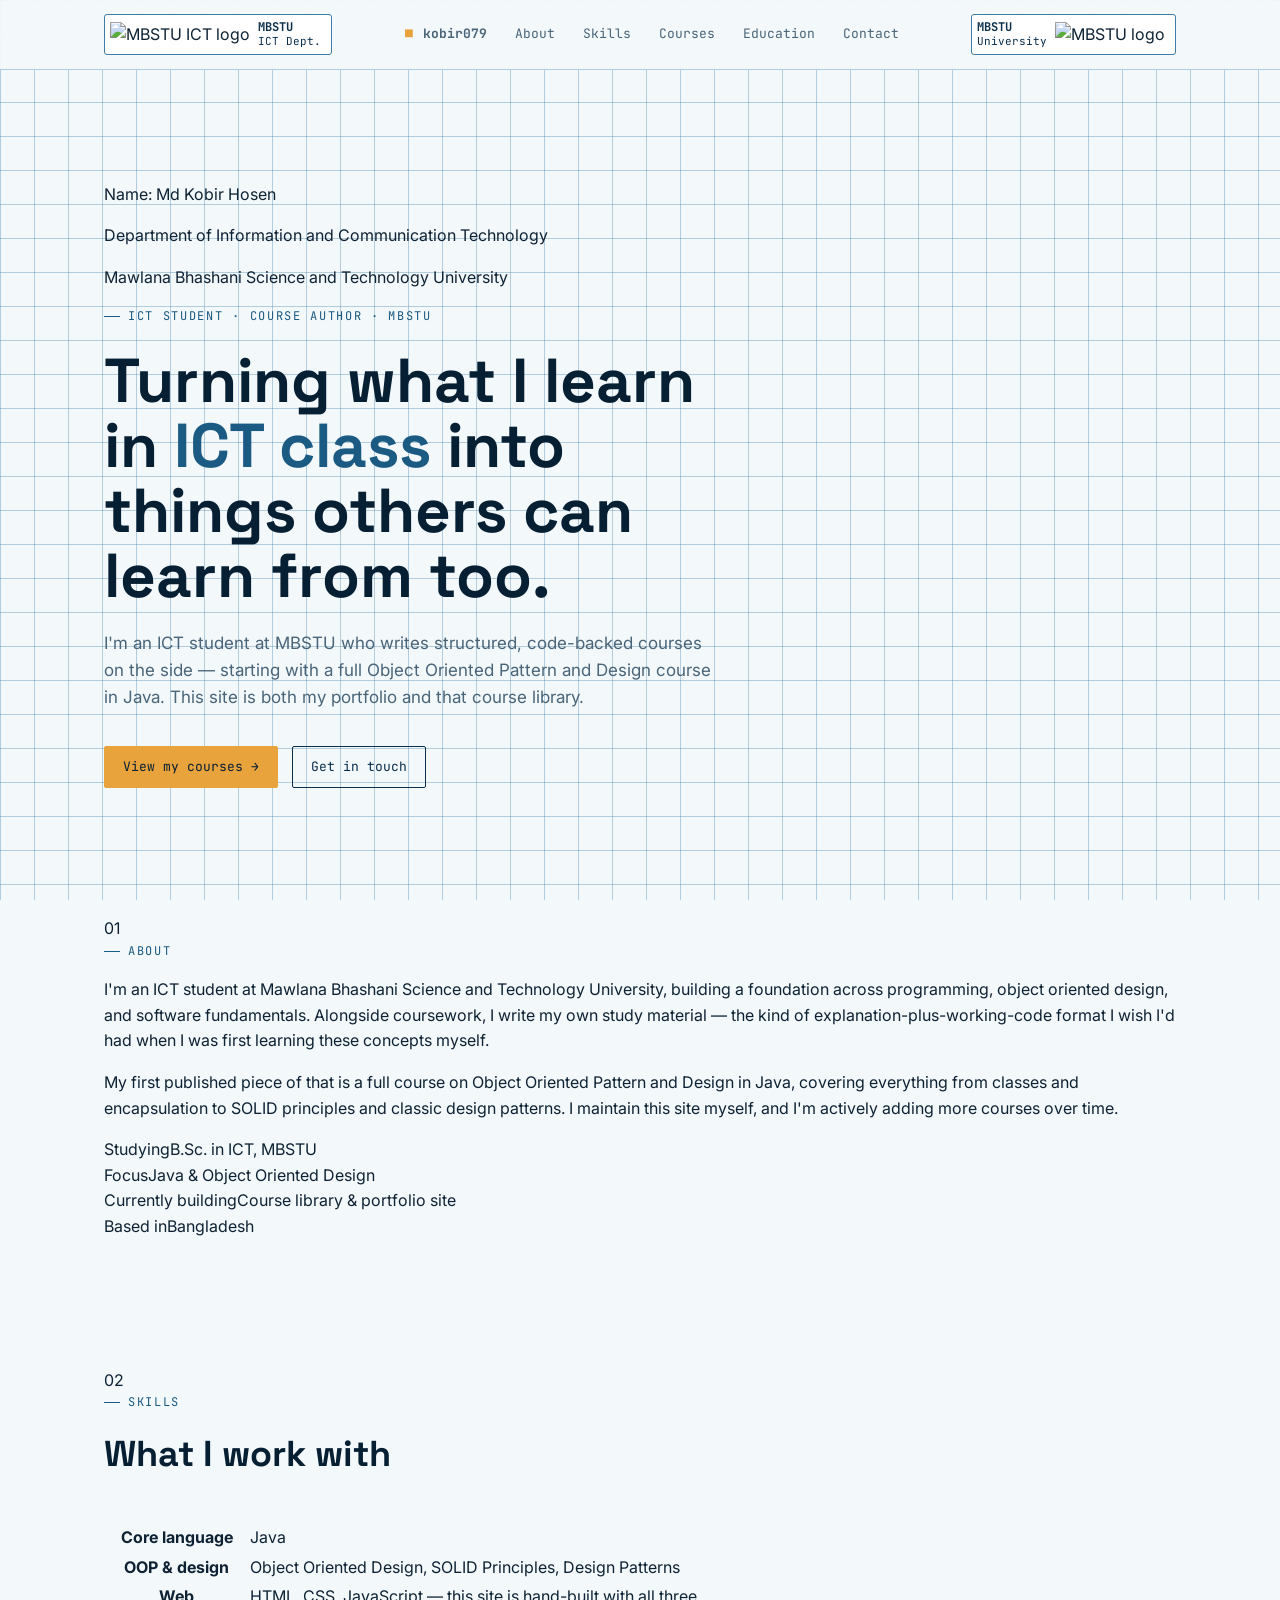
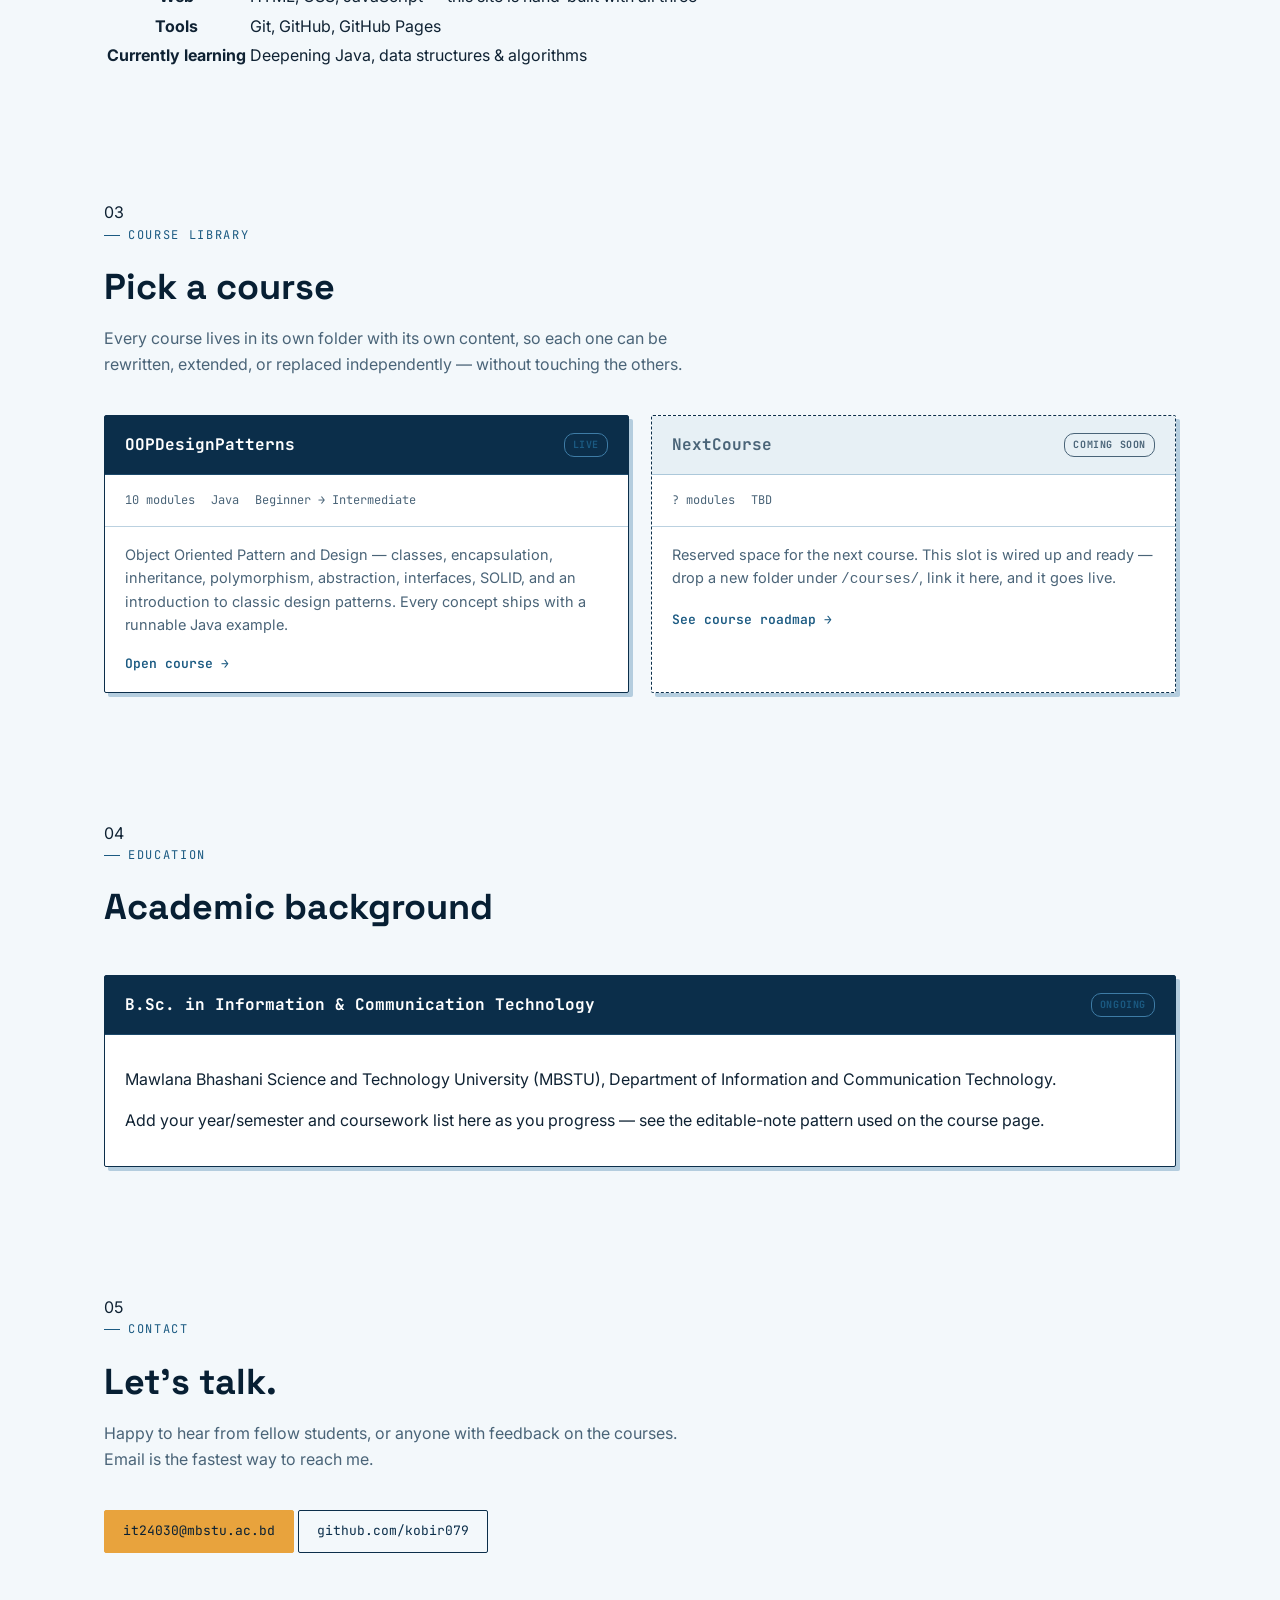
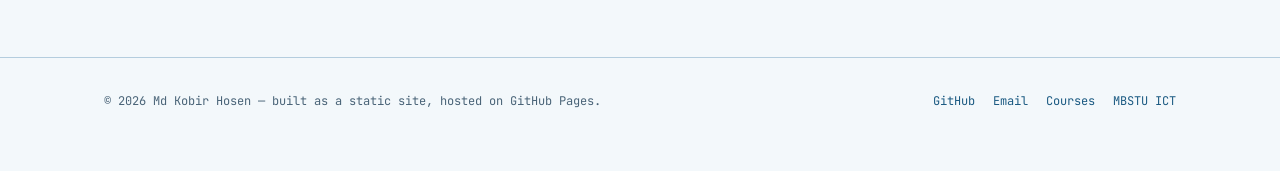
==== index (1).html @ e23a3d06 "Add files via upload" ====
<!DOCTYPE html>
<html lang="en">
<head>
<meta charset="UTF-8">
<meta name="viewport" content="width=device-width, initial-scale=1.0">
<title>Md Kobir Hosen — ICT Student &amp; Course Author</title>
<meta name="description" content="Portfolio of Md Kobir Hosen, ICT student at MBSTU and author of the Object Oriented Pattern and Design course.">
<link rel="stylesheet" href="assets/css/style.css">
</head>
<body>

<header class="site-header">
  <div class="wrap bar bar-3col">
    <a href="ict/index.html" class="ict-badge corner-badge" aria-label="MBSTU ICT Department">
      <img src="assets/img/mbstu-ict-logo.png" alt="MBSTU ICT logo">
      <span class="txt"><b>MBSTU</b>ICT Dept.</span>
    </a>

    <nav class="main-nav center-nav">
      <a href="index.html" class="brand"><span class="dot">&#9632;</span> kobir079</a>
      <a href="#about">About</a>
      <a href="#skills">Skills</a>
      <a href="#courses">Courses</a>
      <a href="#education">Education</a>
      <a href="#contact">Contact</a>
    </nav>

    <div class="ict-badge corner-badge reverse" aria-label="Mawlana Bhashani Science and Technology University">
      <span class="txt right-txt"><b>MBSTU</b>University</span>
      <img src="assets/img/mbstu-logo.png" alt="MBSTU logo">
    </div>
  </div>
</header>

<main>
  <!-- ================= HERO ================= -->
  <section class="hero" id="top">
    <div class="wrap hero-single">
      <div class="identity-block">
        <p><span class="label">Name:</span> Md Kobir Hosen</p>
        <p>Department of Information and Communication Technology</p>
        <p>Mawlana Bhashani Science and Technology University</p>
      </div>
      <div class="eyebrow kicker">ICT Student &middot; Course Author &middot; MBSTU</div>
      <h1>Turning what I learn in <span class="accent">ICT class</span> into things others can learn from too.</h1>
      <p class="lead">I'm an ICT student at MBSTU who writes structured, code-backed courses on the side — starting with a full Object Oriented Pattern and Design course in Java. This site is both my portfolio and that course library.</p>
      <div class="cta-row">
        <a href="#courses" class="btn amber">View my courses &rarr;</a>
        <a href="mailto:it24030@mbstu.ac.bd" class="btn ghost">Get in touch</a>
      </div>
    </div>
  </section>

  <!-- ================= ABOUT ================= -->
  <section id="about">
    <div class="wrap">
      <div class="section-label"><span class="idx">01</span><div class="eyebrow">About</div></div>
      <div class="about-grid">
        <p class="about-text">I'm an ICT student at Mawlana Bhashani Science and Technology University, building a foundation across programming, object oriented design, and software fundamentals. Alongside coursework, I write my own study material — the kind of explanation-plus-working-code format I wish I'd had when I was first learning these concepts myself.</p>
        <p class="about-text">My first published piece of that is a full course on Object Oriented Pattern and Design in Java, covering everything from classes and encapsulation to SOLID principles and classic design patterns. I maintain this site myself, and I'm actively adding more courses over time.</p>

        <div class="fact-list">
          <div><span class="fk">Studying</span><span class="fv">B.Sc. in ICT, MBSTU</span></div>
          <div><span class="fk">Focus</span><span class="fv">Java &amp; Object Oriented Design</span></div>
          <div><span class="fk">Currently building</span><span class="fv">Course library &amp; portfolio site</span></div>
          <div><span class="fk">Based in</span><span class="fv">Bangladesh</span></div>
        </div>
      </div>
    </div>
  </section>

  <!-- ================= SKILLS ================= -->
  <section id="skills">
    <div class="wrap">
      <div class="section-label"><span class="idx">02</span><div class="eyebrow">Skills</div></div>
      <div class="section-head">
        <h2>What I work with</h2>
      </div>

      <table class="skills-table">
        <tbody>
          <tr><th>Core language</th><td>Java</td></tr>
          <tr><th>OOP &amp; design</th><td>Object Oriented Design, SOLID Principles, Design Patterns</td></tr>
          <tr><th>Web</th><td>HTML, CSS, JavaScript — this site is hand-built with all three</td></tr>
          <tr><th>Tools</th><td>Git, GitHub, GitHub Pages</td></tr>
          <tr><th>Currently learning</th><td>Deepening Java, data structures &amp; algorithms</td></tr>
        </tbody>
      </table>
    </div>
  </section>

  <!-- ================= COURSES ================= -->
  <section id="courses">
    <div class="wrap">
      <div class="section-label"><span class="idx">03</span><div class="eyebrow">Course Library</div></div>
      <div class="section-head">
        <h2>Pick a course</h2>
        <p>Every course lives in its own folder with its own content, so each one can be rewritten, extended, or replaced independently — without touching the others.</p>
      </div>

      <div class="course-grid">

        <article class="uml-box course-card">
          <div class="compartment name">
            OOPDesignPatterns <span class="tag">Live</span>
          </div>
          <div class="compartment attrs">
            <span>10 modules</span><span>Java</span><span>Beginner &rarr; Intermediate</span>
          </div>
          <div class="compartment body">
            <p>Object Oriented Pattern and Design — classes, encapsulation, inheritance, polymorphism, abstraction, interfaces, SOLID, and an introduction to classic design patterns. Every concept ships with a runnable Java example.</p>
            <a href="courses/oop-design-patterns/index.html">Open course &rarr;</a>
          </div>
        </article>

        <article class="uml-box course-card placeholder">
          <div class="compartment name">
            NextCourse <span class="tag soon">Coming soon</span>
          </div>
          <div class="compartment attrs">
            <span>? modules</span><span>TBD</span>
          </div>
          <div class="compartment body">
            <p>Reserved space for the next course. This slot is wired up and ready — drop a new folder under <code>/courses/</code>, link it here, and it goes live.</p>
            <a href="courses/index.html">See course roadmap &rarr;</a>
          </div>
        </article>

      </div>
    </div>
  </section>

  <!-- ================= EDUCATION ================= -->
  <section id="education">
    <div class="wrap">
      <div class="section-label"><span class="idx">04</span><div class="eyebrow">Education</div></div>
      <div class="section-head">
        <h2>Academic background</h2>
      </div>

      <div class="uml-box edu-card">
        <div class="compartment name">
          B.Sc. in Information &amp; Communication Technology <span class="tag">Ongoing</span>
        </div>
        <div class="compartment body">
          <p>Mawlana Bhashani Science and Technology University (MBSTU), Department of Information and Communication Technology.</p>
          <p class="edit-hint">Add your year/semester and coursework list here as you progress — see the editable-note pattern used on the course page.</p>
        </div>
      </div>
    </div>
  </section>

  <!-- ================= CONTACT ================= -->
  <section id="contact">
    <div class="wrap">
      <div class="section-label"><span class="idx">05</span><div class="eyebrow">Contact</div></div>
      <div class="section-head">
        <h2>Let's talk.</h2>
        <p>Happy to hear from fellow students, or anyone with feedback on the courses. Email is the fastest way to reach me.</p>
      </div>

      <div class="contact-row">
        <a href="mailto:it24030@mbstu.ac.bd" class="btn amber">it24030@mbstu.ac.bd</a>
        <a href="https://github.com/kobir079" target="_blank" rel="noopener" class="btn ghost">github.com/kobir079</a>
      </div>
    </div>
  </section>
</main>

<footer class="site-footer">
  <div class="wrap">
    <p>&copy; 2026 Md Kobir Hosen — built as a static site, hosted on GitHub Pages.</p>
    <div class="footer-links">
      <a href="https://github.com/kobir079" target="_blank" rel="noopener">GitHub</a>
      <a href="mailto:it24030@mbstu.ac.bd">Email</a>
      <a href="courses/index.html">Courses</a>
      <a href="ict/index.html">MBSTU ICT</a>
    </div>
  </div>
</footer>

<script src="assets/js/main.js"></script>
</body>
</html>
---- assets/css/style.css ----
/* =========================================================
   KOBIR079 — CS COURSE PORTFOLIO
   Design language: "Blueprint / UML class diagram"
   ========================================================= */

@import url('https://fonts.googleapis.com/css2?family=Space+Grotesk:wght@400;500;600;700&family=Inter:wght@400;500;600&family=JetBrains+Mono:wght@400;500;600;700&display=swap');

:root{
  --navy:        #0B2E4A;
  --navy-deep:   #071F33;
  --blue:        #1B5A82;
  --line:        #3E7CA6;
  --line-soft:   rgba(62,124,166,0.35);
  --paper:       #F3F8FB;
  --paper-dim:   #E7F0F5;
  --ink:         #0F2233;
  --ink-soft:    #4A6478;
  --amber:       #E8A33D;
  --amber-deep:  #C9821F;
  --white:       #FFFFFF;
  --radius:      2px;
  --font-display:'Space Grotesk', sans-serif;
  --font-body:   'Inter', sans-serif;
  --font-mono:   'JetBrains Mono', monospace;
  --maxw:        1120px;
}

*{ box-sizing:border-box; }
html{ scroll-behavior:smooth; }
body{
  margin:0;
  background:var(--paper);
  color:var(--ink);
  font-family:var(--font-body);
  line-height:1.6;
  background-image:
    linear-gradient(var(--line-soft) 1px, transparent 1px),
    linear-gradient(90deg, var(--line-soft) 1px, transparent 1px);
  background-size:34px 34px;
  background-attachment:fixed;
}

a{ color:inherit; text-decoration:none; }
img{ max-width:100%; display:block; }

.wrap{ max-width:var(--maxw); margin:0 auto; padding:0 24px; }

::selection{ background:var(--amber); color:var(--navy-deep); }

:focus-visible{
  outline:2px solid var(--amber);
  outline-offset:3px;
}

/* ---------- eyebrow / labels ---------- */
.eyebrow{
  font-family:var(--font-mono);
  font-size:12px;
  letter-spacing:0.14em;
  text-transform:uppercase;
  color:var(--blue);
  display:flex;
  align-items:center;
  gap:8px;
}
.eyebrow::before{
  content:"";
  width:16px; height:1px;
  background:var(--blue);
}

/* ---------- header ---------- */
.site-header{
  position:sticky; top:0; z-index:50;
  background:rgba(243,248,251,0.92);
  backdrop-filter:blur(8px);
  border-bottom:1px solid var(--line-soft);
}
.site-header .bar{
  display:flex; align-items:center; justify-content:space-between;
  padding:14px 24px;
}
.brand{
  font-family:var(--font-mono);
  font-weight:700;
  font-size:16px;
  color:var(--navy);
  display:flex; align-items:center; gap:10px;
}
.brand .dot{ color:var(--amber); }
.main-nav{ display:flex; align-items:center; gap:28px; }
.main-nav a{
  font-family:var(--font-mono);
  font-size:13px;
  color:var(--ink-soft);
  transition:color .15s;
}
.main-nav a:hover{ color:var(--navy); }

/* ICT badge / logo -------------------------------------- */
.ict-badge{
  display:flex; align-items:center; gap:8px;
  border:1px solid var(--line);
  padding:5px 10px 5px 5px;
  border-radius:3px;
  background:var(--white);
  transition:border-color .15s, transform .15s;
}
.ict-badge:hover{ border-color:var(--amber); transform:translateY(-1px); }
.ict-badge svg{ width:26px; height:26px; }
.ict-badge .txt{
  font-family:var(--font-mono);
  font-size:11px;
  line-height:1.25;
  color:var(--navy);
}
.ict-badge .txt b{ display:block; font-size:12px; }

/* ---------- buttons ---------- */
.btn{
  display:inline-flex; align-items:center; gap:8px;
  font-family:var(--font-mono);
  font-size:13px;
  padding:10px 18px;
  border:1px solid var(--navy);
  border-radius:2px;
  background:var(--navy);
  color:var(--white);
  cursor:pointer;
  transition:background .15s, color .15s, transform .15s;
}
.btn:hover{ background:var(--navy-deep); transform:translateY(-1px); }
.btn.ghost{
  background:transparent; color:var(--navy);
}
.btn.ghost:hover{ background:var(--navy); color:var(--white); }
.btn.amber{ background:var(--amber); border-color:var(--amber); color:var(--navy-deep); }
.btn.amber:hover{ background:var(--amber-deep); border-color:var(--amber-deep); }

/* ---------- hero ---------- */
.hero{ padding:96px 0 64px; }
.hero .kicker{ margin-bottom:22px; }
.hero h1{
  font-family:var(--font-display);
  font-weight:700;
  font-size:clamp(34px, 5.4vw, 62px);
  line-height:1.05;
  margin:0 0 22px;
  color:var(--navy-deep);
  max-width:16ch;
}
.hero h1 .accent{ color:var(--blue); }
.hero p.lead{
  max-width:56ch;
  font-size:17px;
  color:var(--ink-soft);
  margin:0 0 34px;
}
.hero .cta-row{ display:flex; gap:14px; flex-wrap:wrap; }

/* UML class-box: the signature element -------------------
   A rectangle divided into compartments, like a UML class:
   [ name ] [ attributes/stats ] [ methods/actions ]        */
.uml-box{
  background:var(--white);
  border:1.5px solid var(--navy);
  border-radius:var(--radius);
  box-shadow:4px 4px 0 var(--line-soft);
}
.uml-box .compartment{
  padding:16px 20px;
  border-bottom:1px solid var(--line-soft);
}
.uml-box .compartment:last-child{ border-bottom:none; }
.uml-box .compartment.name{
  font-family:var(--font-mono);
  font-weight:700;
  background:var(--navy);
  color:var(--white);
  display:flex; align-items:center; justify-content:space-between;
}
.uml-box .compartment.name .stereo{
  font-weight:400; font-size:11px; opacity:.7;
}

/* profile summary box on home, styled as a UML object */
.profile-uml{ max-width:380px; margin-top:10px; }
.profile-uml .compartment.attrs div,
.profile-uml .compartment.methods div{
  font-family:var(--font-mono); font-size:13px;
  color:var(--ink-soft); margin-bottom:6px;
}
.profile-uml .compartment.attrs span.k{ color:var(--blue); }
.profile-uml .compartment.methods div::before{ content:"+ "; color:var(--amber-deep); }

.hero-grid{
  display:grid; grid-template-columns:1.3fr 1fr; gap:48px; align-items:start;
}
@media (max-width:860px){ .hero-grid{ grid-template-columns:1fr; } }

/* ---------- section shell ---------- */
section{ padding:64px 0; }
.section-head{ margin-bottom:38px; max-width:60ch; }
.section-head h2{
  font-family:var(--font-display);
  font-size:clamp(26px,3.4vw,36px);
  margin:14px 0 10px;
  color:var(--navy-deep);
}
.section-head p{ color:var(--ink-soft); margin:0; }

/* ---------- course cards (also UML style) ---------- */
.course-grid{
  display:grid; grid-template-columns:repeat(2,1fr); gap:22px;
}
@media (max-width:760px){ .course-grid{ grid-template-columns:1fr; } }

.course-card{ transition:transform .18s, box-shadow .18s; }
.course-card:hover{ transform:translate(-2px,-2px); box-shadow:7px 7px 0 var(--line-soft); }
.course-card .compartment.attrs{ font-family:var(--font-mono); font-size:12px; color:var(--ink-soft); display:flex; gap:16px; }
.course-card .compartment.body p{ margin:0 0 14px; color:var(--ink-soft); font-size:14.5px; }
.course-card .compartment.body a{ font-family:var(--font-mono); font-size:13px; color:var(--blue); font-weight:600; }
.course-card .compartment.body a:hover{ color:var(--amber-deep); }
.tag{
  font-family:var(--font-mono); font-size:10px; letter-spacing:.06em;
  text-transform:uppercase; padding:3px 8px; border:1px solid var(--line);
  border-radius:10px; color:var(--blue);
}
.tag.soon{ color:var(--ink-soft); border-color:var(--ink-soft); }

/* placeholder / coming soon card */
.course-card.placeholder{ opacity:.7; border-style:dashed; }
.course-card.placeholder .compartment.name{ background:var(--paper-dim); color:var(--ink-soft); }

/* ---------- footer ---------- */
.site-footer{
  border-top:1px solid var(--line-soft);
  padding:34px 0 60px;
  margin-top:40px;
}
.site-footer .wrap{
  display:flex; justify-content:space-between; align-items:center; flex-wrap:wrap; gap:16px;
}
.site-footer p{ font-family:var(--font-mono); font-size:12px; color:var(--ink-soft); margin:0; }
.footer-links{ display:flex; gap:18px; }
.footer-links a{ font-family:var(--font-mono); font-size:12px; color:var(--blue); }
.footer-links a:hover{ color:var(--amber-deep); }

/* =========================================================
   COURSE PAGE (module sidebar + content)
   ========================================================= */
.course-shell{
  display:grid; grid-template-columns:260px 1fr; gap:40px;
  padding:40px 0 100px;
  align-items:start;
}
@media (max-width:900px){ .course-shell{ grid-template-columns:1fr; } }

.course-toc{
  position:sticky; top:82px;
  background:var(--white);
  border:1.5px solid var(--navy);
  border-radius:var(--radius);
  box-shadow:4px 4px 0 var(--line-soft);
  padding:16px;
}
.course-toc .toc-title{
  font-family:var(--font-mono); font-size:11px; text-transform:uppercase;
  letter-spacing:.08em; color:var(--blue); margin-bottom:10px;
}
.course-toc ol{ list-style:none; margin:0; padding:0; counter-reset:mod; }
.course-toc li{ counter-increment:mod; }
.course-toc a{
  display:flex; gap:10px; align-items:baseline;
  font-family:var(--font-mono); font-size:12.5px; color:var(--ink-soft);
  padding:7px 4px; border-radius:2px;
}
.course-toc a::before{
  content:counter(mod, decimal-leading-zero);
  color:var(--amber-deep); font-weight:700; flex:none;
}
.course-toc a:hover, .course-toc a.active{ color:var(--navy); background:var(--paper-dim); }

.course-intro h1{
  font-family:var(--font-display); font-size:clamp(28px,4vw,42px);
  color:var(--navy-deep); margin:14px 0 12px;
}
.course-intro p.lead{ color:var(--ink-soft); max-width:70ch; font-size:16px; }
.course-meta{ display:flex; gap:22px; margin:18px 0 40px; flex-wrap:wrap; }
.course-meta div{ font-family:var(--font-mono); font-size:12px; color:var(--ink-soft); }
.course-meta b{ display:block; color:var(--navy); font-size:14px; }

.module{
  background:var(--white);
  border:1.5px solid var(--navy);
  border-radius:var(--radius);
  margin-bottom:28px;
  scroll-margin-top:90px;
  box-shadow:4px 4px 0 var(--line-soft);
}
.module .mod-head{
  background:var(--navy);
  color:var(--white);
  padding:14px 22px;
  display:flex; align-items:center; gap:12px;
}
.module .mod-head .num{
  font-family:var(--font-mono); color:var(--amber);
  font-weight:700; font-size:13px;
}
.module .mod-head h3{
  font-family:var(--font-display); font-size:19px; margin:0; font-weight:600;
}
.module .mod-body{ padding:22px 24px 26px; }
.module .mod-body p{ margin:0 0 14px; color:var(--ink); font-size:15px; }
.module .mod-body ul{ margin:0 0 14px; padding-left:20px; color:var(--ink); font-size:15px;}
.module .mod-body li{ margin-bottom:6px; }
.module .mod-body h4{
  font-family:var(--font-mono); font-size:12px; text-transform:uppercase;
  letter-spacing:.06em; color:var(--blue); margin:20px 0 10px;
}

pre{
  background:var(--navy-deep);
  color:#DCEBF2;
  border-radius:2px;
  padding:16px 18px;
  overflow-x:auto;
  font-family:var(--font-mono);
  font-size:13px;
  line-height:1.55;
  margin:0 0 4px;
  border-left:3px solid var(--amber);
}
pre code{ font-family:var(--font-mono); }
.code-label{
  font-family:var(--font-mono); font-size:11px; color:var(--ink-soft);
  margin:0 0 6px; display:flex; justify-content:space-between;
}
.code-label span.file{ color:var(--blue); }

/* syntax colors (manual, no JS highlighter dependency) */
.tk-kw{ color:#F2A93B; }      /* keywords */
.tk-type{ color:#7FC8E8; }    /* types/classes */
.tk-str{ color:#B7E39A; }     /* strings */
.tk-com{ color:#6C8A9E; font-style:italic;} /* comments */
.tk-fn{ color:#E39ADF; }      /* methods */

/* ---------- editable / coming soon notice ---------- */
.editable-note{
  font-family:var(--font-mono); font-size:11.5px; color:var(--ink-soft);
  border:1px dashed var(--line); padding:10px 14px; border-radius:2px;
  background:var(--paper-dim); margin-bottom:24px;
}

/* =========================================================
   ICT DEPARTMENT PAGE
   ========================================================= */
.ict-hero{ padding:90px 0 40px; text-align:center; }
.ict-hero .badge-lg{ width:96px; height:96px; margin:0 auto 24px; }
.ict-hero h1{ font-family:var(--font-display); font-size:clamp(28px,4.5vw,44px); color:var(--navy-deep); margin:0 0 12px; }
.ict-hero p{ color:var(--ink-soft); max-width:56ch; margin:0 auto 30px; }

.coming-soon{
  max-width:520px; margin:0 auto;
  background:var(--white);
  border:1.5px dashed var(--line);
  border-radius:var(--radius);
  padding:40px 30px;
  text-align:center;
}
.coming-soon .tag{ margin-bottom:14px; display:inline-block; }
.coming-soon h2{ font-family:var(--font-display); color:var(--navy-deep); margin:0 0 10px; }
.coming-soon p{ color:var(--ink-soft); margin:0; font-size:14px; }

/* responsive header nav collapse */
@media (max-width:640px){
  .main-nav{ display:none; }
}
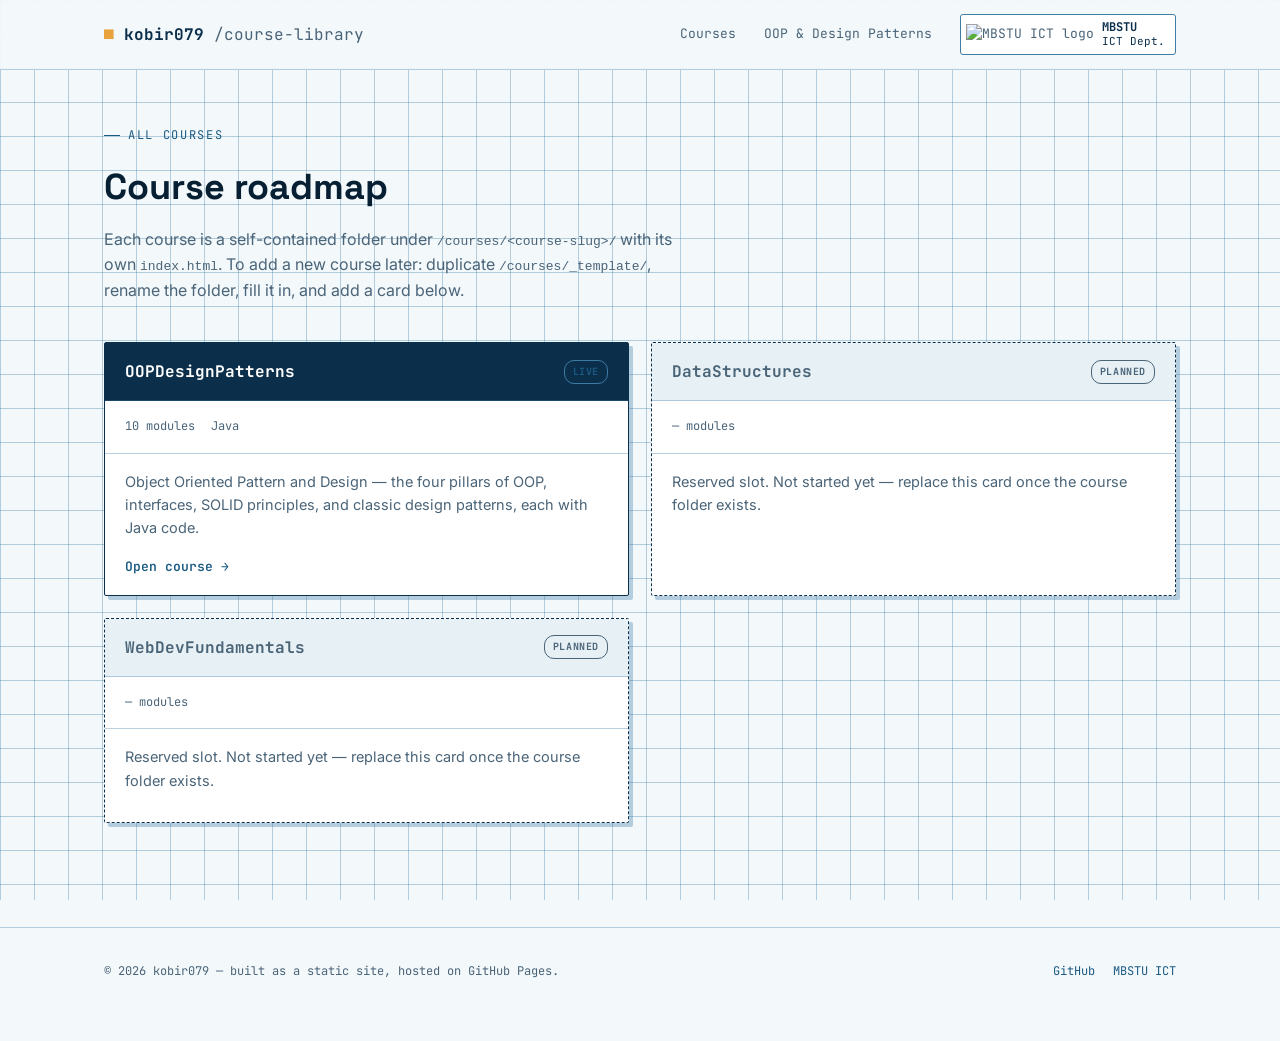
==== commit f86b7cca: "Add files via upload" ====
--- a/index (1).html
+++ b/index (1).html
@@ -3,99 +3,32 @@
 <head>
 <meta charset="UTF-8">
 <meta name="viewport" content="width=device-width, initial-scale=1.0">
-<title>Md Kobir Hosen — ICT Student &amp; Course Author</title>
-<meta name="description" content="Portfolio of Md Kobir Hosen, ICT student at MBSTU and author of the Object Oriented Pattern and Design course.">
-<link rel="stylesheet" href="assets/css/style.css">
+<title>Courses — kobir079</title>
+<link rel="stylesheet" href="../assets/css/style.css">
 </head>
 <body>
 
 <header class="site-header">
-  <div class="wrap bar bar-3col">
-    <a href="ict/index.html" class="ict-badge corner-badge" aria-label="MBSTU ICT Department">
-      <img src="assets/img/mbstu-ict-logo.png" alt="MBSTU ICT logo">
-      <span class="txt"><b>MBSTU</b>ICT Dept.</span>
-    </a>
-
-    <nav class="main-nav center-nav">
-      <a href="index.html" class="brand"><span class="dot">&#9632;</span> kobir079</a>
-      <a href="#about">About</a>
-      <a href="#skills">Skills</a>
-      <a href="#courses">Courses</a>
-      <a href="#education">Education</a>
-      <a href="#contact">Contact</a>
+  <div class="wrap bar">
+    <a href="../index.html" class="brand"><span class="dot">&#9632;</span> kobir079<span style="color:var(--ink-soft); font-weight:400;">/course-library</span></a>
+    <nav class="main-nav">
+      <a href="index.html">Courses</a>
+      <a href="oop-design-patterns/index.html">OOP &amp; Design Patterns</a>
+      <a href="../ict/index.html" class="ict-badge">
+        <img src="../assets/img/mbstu-ict-logo.png" alt="MBSTU ICT logo">
+        <span class="txt"><b>MBSTU</b>ICT Dept.</span>
+      </a>
     </nav>
-
-    <div class="ict-badge corner-badge reverse" aria-label="Mawlana Bhashani Science and Technology University">
-      <span class="txt right-txt"><b>MBSTU</b>University</span>
-      <img src="assets/img/mbstu-logo.png" alt="MBSTU logo">
-    </div>
   </div>
 </header>
 
 <main>
-  <!-- ================= HERO ================= -->
-  <section class="hero" id="top">
-    <div class="wrap hero-single">
-      <div class="identity-block">
-        <p><span class="label">Name:</span> Md Kobir Hosen</p>
-        <p>Department of Information and Communication Technology</p>
-        <p>Mawlana Bhashani Science and Technology University</p>
-      </div>
-      <div class="eyebrow kicker">ICT Student &middot; Course Author &middot; MBSTU</div>
-      <h1>Turning what I learn in <span class="accent">ICT class</span> into things others can learn from too.</h1>
-      <p class="lead">I'm an ICT student at MBSTU who writes structured, code-backed courses on the side — starting with a full Object Oriented Pattern and Design course in Java. This site is both my portfolio and that course library.</p>
-      <div class="cta-row">
-        <a href="#courses" class="btn amber">View my courses &rarr;</a>
-        <a href="mailto:it24030@mbstu.ac.bd" class="btn ghost">Get in touch</a>
-      </div>
-    </div>
-  </section>
-
-  <!-- ================= ABOUT ================= -->
-  <section id="about">
+  <section style="padding-top:56px;">
     <div class="wrap">
-      <div class="section-label"><span class="idx">01</span><div class="eyebrow">About</div></div>
-      <div class="about-grid">
-        <p class="about-text">I'm an ICT student at Mawlana Bhashani Science and Technology University, building a foundation across programming, object oriented design, and software fundamentals. Alongside coursework, I write my own study material — the kind of explanation-plus-working-code format I wish I'd had when I was first learning these concepts myself.</p>
-        <p class="about-text">My first published piece of that is a full course on Object Oriented Pattern and Design in Java, covering everything from classes and encapsulation to SOLID principles and classic design patterns. I maintain this site myself, and I'm actively adding more courses over time.</p>
-
-        <div class="fact-list">
-          <div><span class="fk">Studying</span><span class="fv">B.Sc. in ICT, MBSTU</span></div>
-          <div><span class="fk">Focus</span><span class="fv">Java &amp; Object Oriented Design</span></div>
-          <div><span class="fk">Currently building</span><span class="fv">Course library &amp; portfolio site</span></div>
-          <div><span class="fk">Based in</span><span class="fv">Bangladesh</span></div>
-        </div>
-      </div>
-    </div>
-  </section>
-
-  <!-- ================= SKILLS ================= -->
-  <section id="skills">
-    <div class="wrap">
-      <div class="section-label"><span class="idx">02</span><div class="eyebrow">Skills</div></div>
       <div class="section-head">
-        <h2>What I work with</h2>
-      </div>
-
-      <table class="skills-table">
-        <tbody>
-          <tr><th>Core language</th><td>Java</td></tr>
-          <tr><th>OOP &amp; design</th><td>Object Oriented Design, SOLID Principles, Design Patterns</td></tr>
-          <tr><th>Web</th><td>HTML, CSS, JavaScript — this site is hand-built with all three</td></tr>
-          <tr><th>Tools</th><td>Git, GitHub, GitHub Pages</td></tr>
-          <tr><th>Currently learning</th><td>Deepening Java, data structures &amp; algorithms</td></tr>
-        </tbody>
-      </table>
-    </div>
-  </section>
-
-  <!-- ================= COURSES ================= -->
-  <section id="courses">
-    <div class="wrap">
-      <div class="section-label"><span class="idx">03</span><div class="eyebrow">Course Library</div></div>
-      <div class="section-head">
-        <h2>Pick a course</h2>
-        <p>Every course lives in its own folder with its own content, so each one can be rewritten, extended, or replaced independently — without touching the others.</p>
+        <div class="eyebrow">All Courses</div>
+        <h2>Course roadmap</h2>
+        <p>Each course is a self-contained folder under <code>/courses/&lt;course-slug&gt;/</code> with its own <code>index.html</code>. To add a new course later: duplicate <code>/courses/_template/</code>, rename the folder, fill it in, and add a card below.</p>
       </div>
 
       <div class="course-grid">
@@ -105,63 +38,34 @@
             OOPDesignPatterns <span class="tag">Live</span>
           </div>
           <div class="compartment attrs">
-            <span>10 modules</span><span>Java</span><span>Beginner &rarr; Intermediate</span>
+            <span>10 modules</span><span>Java</span>
           </div>
           <div class="compartment body">
-            <p>Object Oriented Pattern and Design — classes, encapsulation, inheritance, polymorphism, abstraction, interfaces, SOLID, and an introduction to classic design patterns. Every concept ships with a runnable Java example.</p>
-            <a href="courses/oop-design-patterns/index.html">Open course &rarr;</a>
+            <p>Object Oriented Pattern and Design — the four pillars of OOP, interfaces, SOLID principles, and classic design patterns, each with Java code.</p>
+            <a href="oop-design-patterns/index.html">Open course &rarr;</a>
           </div>
         </article>
 
         <article class="uml-box course-card placeholder">
           <div class="compartment name">
-            NextCourse <span class="tag soon">Coming soon</span>
+            DataStructures <span class="tag soon">Planned</span>
           </div>
-          <div class="compartment attrs">
-            <span>? modules</span><span>TBD</span>
-          </div>
+          <div class="compartment attrs"><span>— modules</span></div>
           <div class="compartment body">
-            <p>Reserved space for the next course. This slot is wired up and ready — drop a new folder under <code>/courses/</code>, link it here, and it goes live.</p>
-            <a href="courses/index.html">See course roadmap &rarr;</a>
+            <p>Reserved slot. Not started yet — replace this card once the course folder exists.</p>
           </div>
         </article>
 
-      </div>
-    </div>
-  </section>
+        <article class="uml-box course-card placeholder">
+          <div class="compartment name">
+            WebDevFundamentals <span class="tag soon">Planned</span>
+          </div>
+          <div class="compartment attrs"><span>— modules</span></div>
+          <div class="compartment body">
+            <p>Reserved slot. Not started yet — replace this card once the course folder exists.</p>
+          </div>
+        </article>
 
-  <!-- ================= EDUCATION ================= -->
-  <section id="education">
-    <div class="wrap">
-      <div class="section-label"><span class="idx">04</span><div class="eyebrow">Education</div></div>
-      <div class="section-head">
-        <h2>Academic background</h2>
-      </div>
-
-      <div class="uml-box edu-card">
-        <div class="compartment name">
-          B.Sc. in Information &amp; Communication Technology <span class="tag">Ongoing</span>
-        </div>
-        <div class="compartment body">
-          <p>Mawlana Bhashani Science and Technology University (MBSTU), Department of Information and Communication Technology.</p>
-          <p class="edit-hint">Add your year/semester and coursework list here as you progress — see the editable-note pattern used on the course page.</p>
-        </div>
-      </div>
-    </div>
-  </section>
-
-  <!-- ================= CONTACT ================= -->
-  <section id="contact">
-    <div class="wrap">
-      <div class="section-label"><span class="idx">05</span><div class="eyebrow">Contact</div></div>
-      <div class="section-head">
-        <h2>Let's talk.</h2>
-        <p>Happy to hear from fellow students, or anyone with feedback on the courses. Email is the fastest way to reach me.</p>
-      </div>
-
-      <div class="contact-row">
-        <a href="mailto:it24030@mbstu.ac.bd" class="btn amber">it24030@mbstu.ac.bd</a>
-        <a href="https://github.com/kobir079" target="_blank" rel="noopener" class="btn ghost">github.com/kobir079</a>
       </div>
     </div>
   </section>
@@ -169,16 +73,14 @@
 
 <footer class="site-footer">
   <div class="wrap">
-    <p>&copy; 2026 Md Kobir Hosen — built as a static site, hosted on GitHub Pages.</p>
+    <p>&copy; 2026 kobir079 — built as a static site, hosted on GitHub Pages.</p>
     <div class="footer-links">
       <a href="https://github.com/kobir079" target="_blank" rel="noopener">GitHub</a>
-      <a href="mailto:it24030@mbstu.ac.bd">Email</a>
-      <a href="courses/index.html">Courses</a>
-      <a href="ict/index.html">MBSTU ICT</a>
+      <a href="../ict/index.html">MBSTU ICT</a>
     </div>
   </div>
 </footer>
 
-<script src="assets/js/main.js"></script>
+<script src="../assets/js/main.js"></script>
 </body>
 </html>
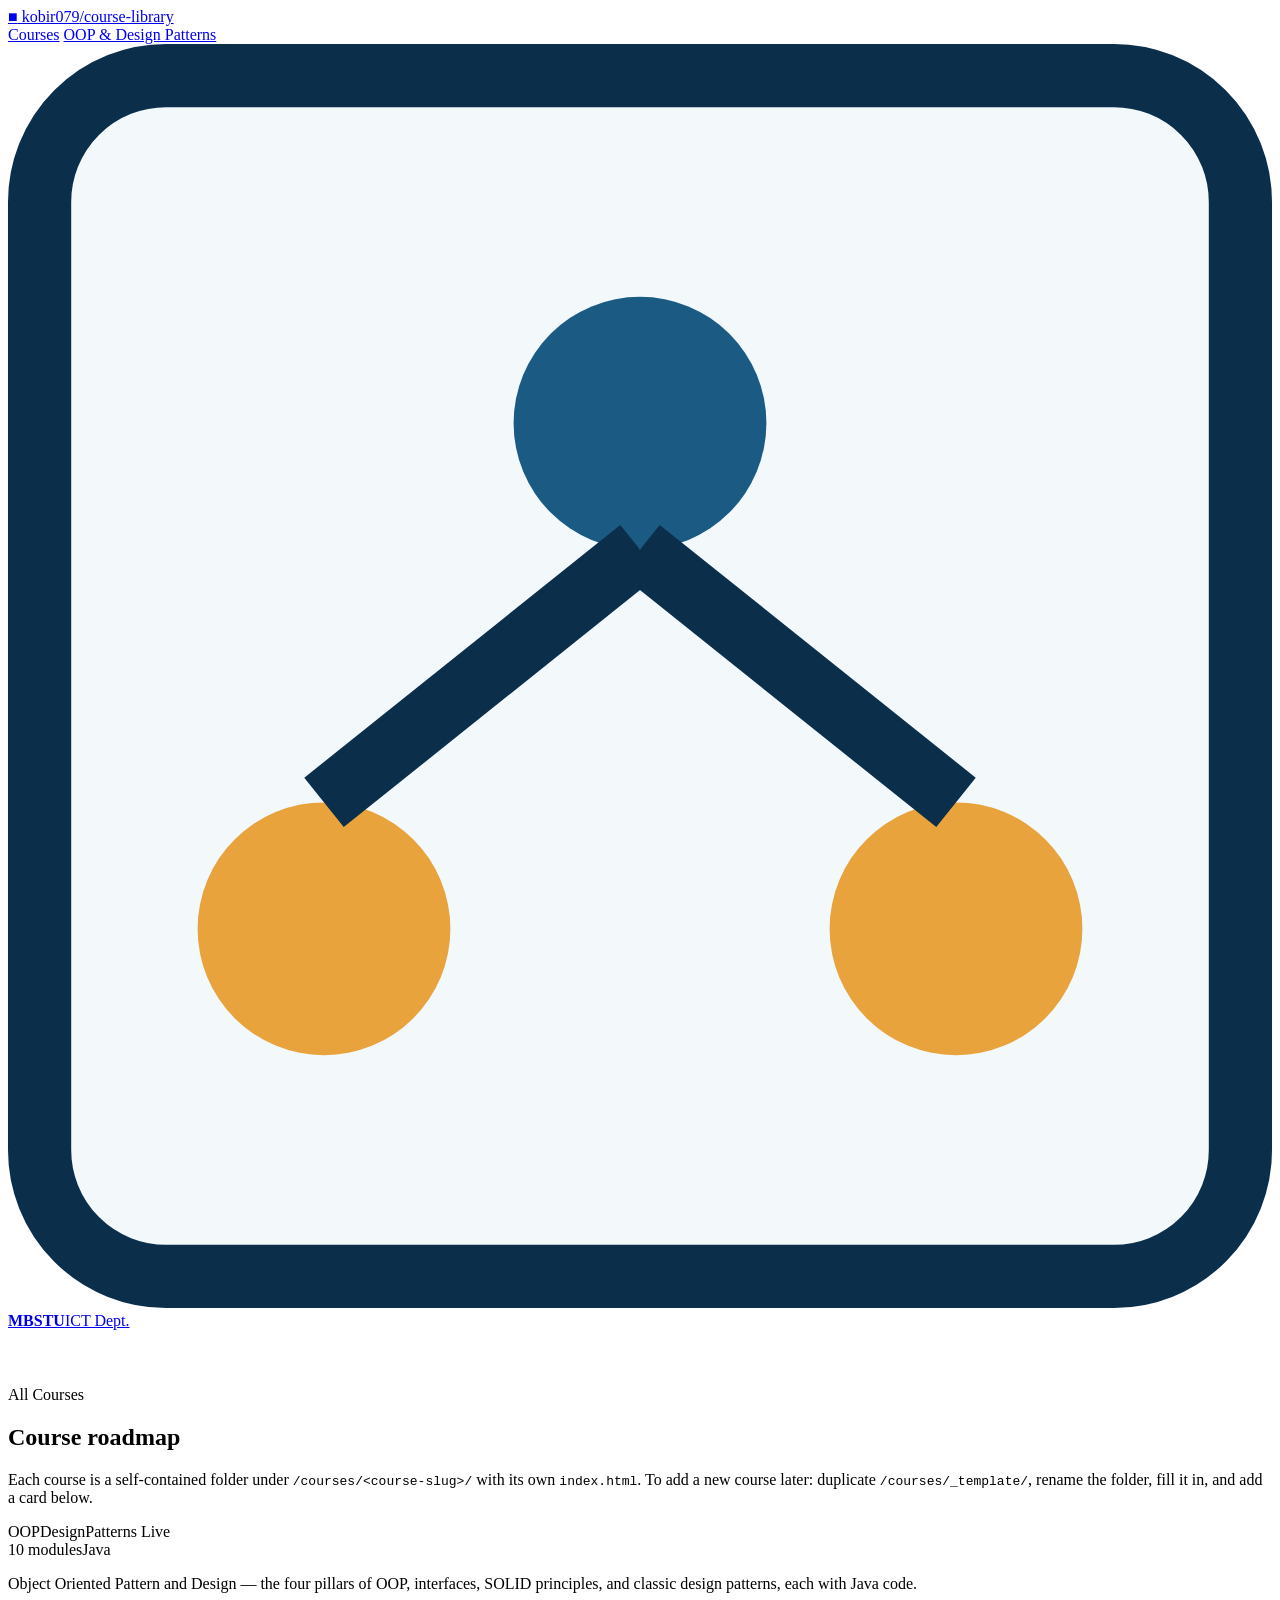
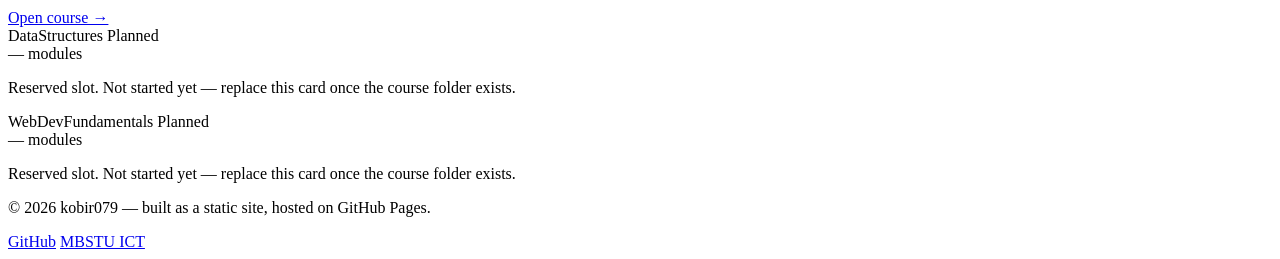
==== commit 356dd029: "Add files via upload" ====
--- a/index (1).html
+++ b/index (1).html
@@ -15,7 +15,13 @@
       <a href="index.html">Courses</a>
       <a href="oop-design-patterns/index.html">OOP &amp; Design Patterns</a>
       <a href="../ict/index.html" class="ict-badge">
-        <img src="../assets/img/mbstu-ict-logo.png" alt="MBSTU ICT logo">
+        <svg viewBox="0 0 40 40" fill="none" xmlns="http://www.w3.org/2000/svg">
+          <rect x="1" y="1" width="38" height="38" rx="4" stroke="#0B2E4A" stroke-width="2" fill="#F3F8FB"/>
+          <circle cx="20" cy="12" r="4" fill="#1B5A82"/>
+          <circle cx="10" cy="28" r="4" fill="#E8A33D"/>
+          <circle cx="30" cy="28" r="4" fill="#E8A33D"/>
+          <path d="M20 16 L10 24 M20 16 L30 24" stroke="#0B2E4A" stroke-width="2"/>
+        </svg>
         <span class="txt"><b>MBSTU</b>ICT Dept.</span>
       </a>
     </nav>
